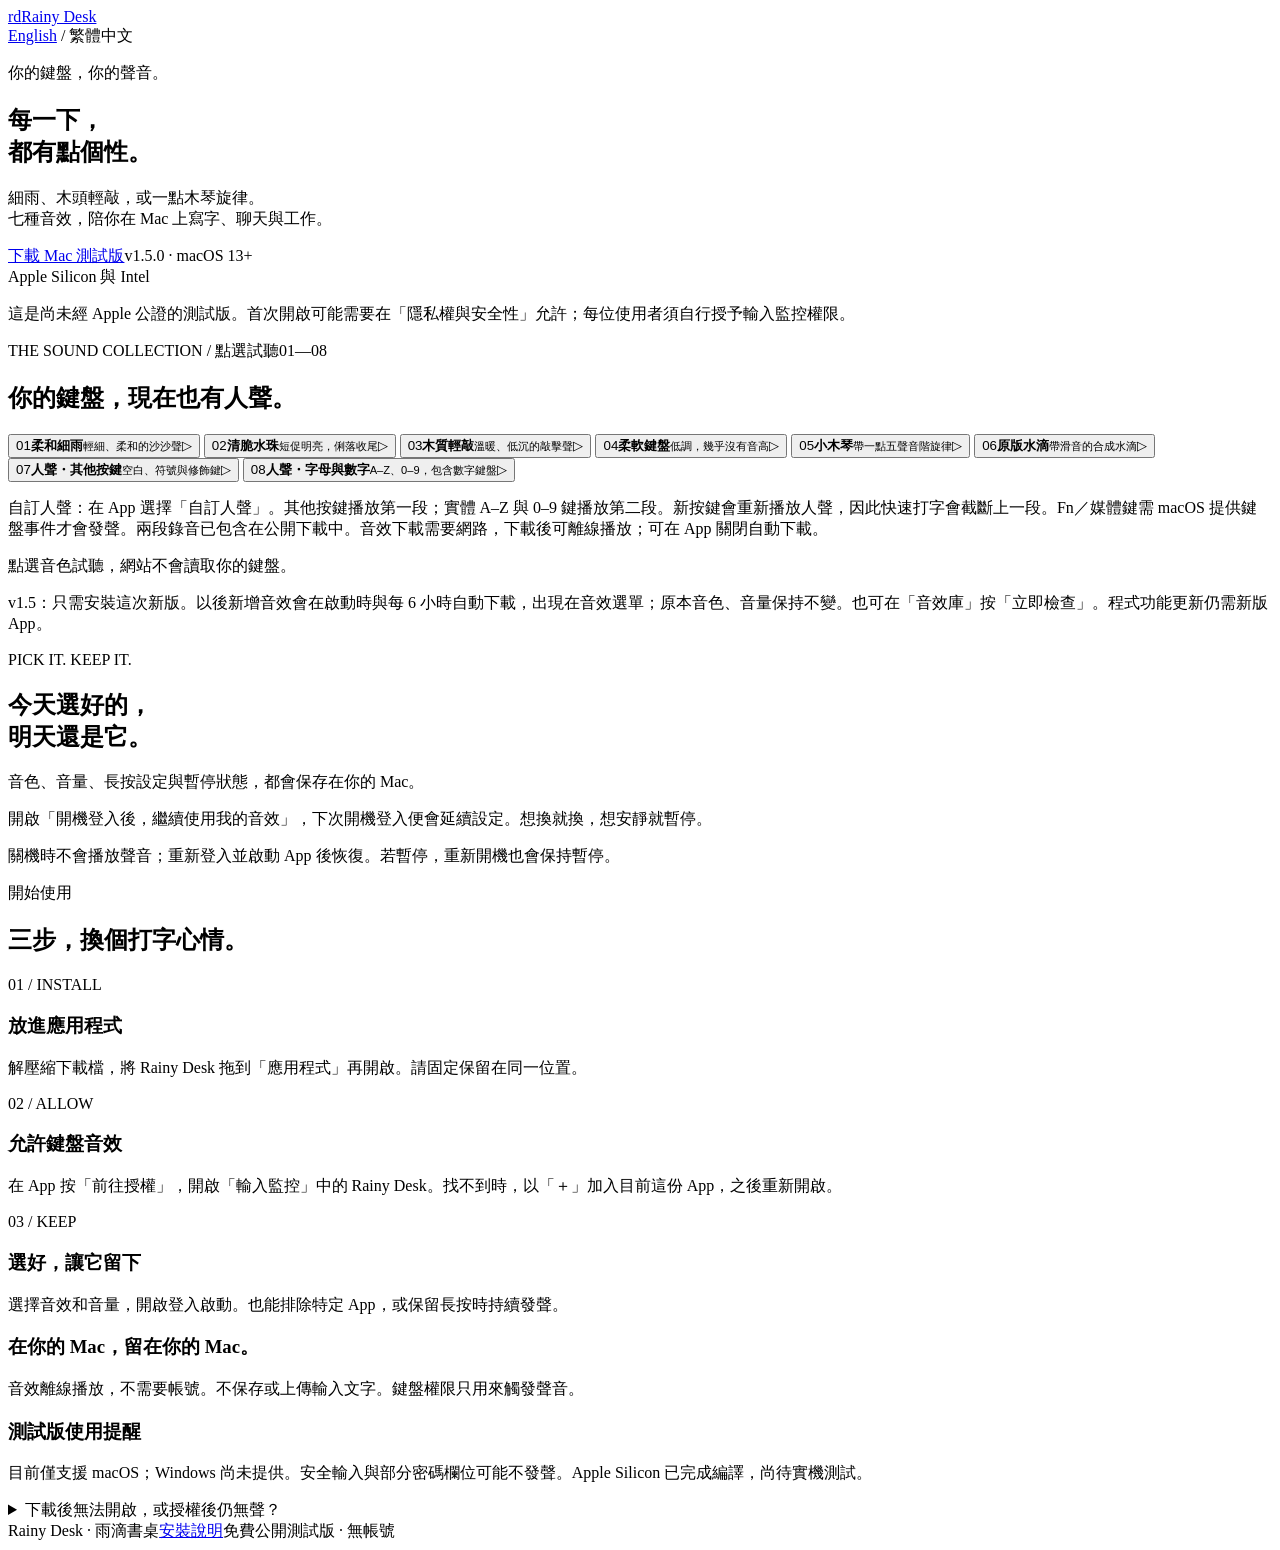
==== website/index.html @ 59878afd "Publish Rainy Desk 1.5 with automatic sound library downloads, bilingual apps and installers" ====
<!doctype html><html lang="zh-Hant"><head><meta charset="utf-8"><meta name="viewport" content="width=device-width,initial-scale=1"><title>Rainy Desk · 讓鍵盤有自己的聲音</title><meta name="description" content="免費下載 Rainy Desk macOS 公開測試版。七種鍵盤音效、離線播放、連網更新音效，保留你的音量與音色設定。"><link rel="icon" type="image/svg+xml" href="data:image/svg+xml,%3Csvg%20xmlns%3D%27http%3A%2F%2Fwww.w3.org%2F2000%2Fsvg%27%20viewBox%3D%270%200%2032%2032%27%3E%3Crect%20width%3D%2732%27%20height%3D%2732%27%20rx%3D%2716%27%20fill%3D%27%232649ee%27%2F%3E%3Ctext%20x%3D%2716%27%20y%3D%2721%27%20text-anchor%3D%27middle%27%20font-family%3D%27Arial%2Csans-serif%27%20font-size%3D%2716%27%20font-weight%3D%27bold%27%20fill%3D%27%23f4ee49%27%3Erd%3C%2Ftext%3E%3C%2Fsvg%3E"><link rel="stylesheet" href="/style.css?v=4"></head><body>
<header><a class="brand" href="#"><span class="brand-mark" aria-hidden="true">rd</span><span>Rainy Desk</span></a><nav aria-label="語言"><a href="/en/" lang="en">English</a><span aria-hidden="true"> / </span><span aria-current="page">繁體中文</span></nav></header>
<main><section class="intro"><div><p class="eyebrow">你的鍵盤，你的聲音。</p><h1>每一下，<br><span class="accent">都有點個性。</span></h1><p class="lead">細雨、木頭輕敲，或一點木琴旋律。<br>七種音效，陪你在 Mac 上寫字、聊天與工作。</p><div class="download"><a class="primary" href="downloads/RainyDesk-1.5.0-macOS.zip" download>下載 Mac 測試版</a><span>v1.5.0 · macOS 13+<br>Apple Silicon 與 Intel</span></div><p class="notice">這是尚未經 Apple 公證的測試版。首次開啟可能需要在「隱私權與安全性」允許；每位使用者須自行授予輸入監控權限。</p></div><aside class="soundboard" aria-labelledby="sound-title"><div class="board-top"><span>THE SOUND COLLECTION / 點選試聽</span><span>01—08</span></div><h2 id="sound-title">你的鍵盤，現在也有人聲。</h2><div class="sounds">
<button data-sound="rain" aria-pressed="false"><span class="number">01</span><span><strong>柔和細雨</strong><small>輕細、柔和的沙沙聲</small></span><span class="play">▷</span></button>
<button data-sound="pebble" aria-pressed="false"><span class="number">02</span><span><strong>清脆水珠</strong><small>短促明亮，俐落收尾</small></span><span class="play">▷</span></button>
<button data-sound="wood" aria-pressed="false"><span class="number">03</span><span><strong>木質輕敲</strong><small>溫暖、低沉的敲擊聲</small></span><span class="play">▷</span></button>
<button data-sound="keyboard" aria-pressed="false"><span class="number">04</span><span><strong>柔軟鍵盤</strong><small>低調，幾乎沒有音高</small></span><span class="play">▷</span></button>
<button data-sound="marimba" aria-pressed="false"><span class="number">05</span><span><strong>小木琴</strong><small>帶一點五聲音階旋律</small></span><span class="play">▷</span></button>
<button data-sound="original" aria-pressed="false"><span class="number">06</span><span><strong>原版水滴</strong><small>帶滑音的合成水滴</small></span><span class="play">▷</span></button>
<button data-sound="voice-other" aria-pressed="false"><span class="number">07</span><span><strong>人聲・其他按鍵</strong><small>空白、符號與修飾鍵</small></span><span class="play">▷</span></button>
<button data-sound="voice-letter" aria-pressed="false"><span class="number">08</span><span><strong>人聲・字母與數字</strong><small>A–Z、0–9，包含數字鍵盤</small></span><span class="play">▷</span></button>
</div><p class="voice-note">自訂人聲：在 App 選擇「自訂人聲」。其他按鍵播放第一段；實體 A–Z 與 0–9 鍵播放第二段。新按鍵會重新播放人聲，因此快速打字會截斷上一段。Fn／媒體鍵需 macOS 提供鍵盤事件才會發聲。兩段錄音已包含在公開下載中。音效下載需要網路，下載後可離線播放；可在 App 關閉自動下載。</p><p id="audio-status" role="status">點選音色試聽，網站不會讀取你的鍵盤。</p></aside></section>
<section class="keep"><p>v1.5：只需安裝這次新版。以後新增音效會在啟動時與每 6 小時自動下載，出現在音效選單；原本音色、音量保持不變。也可在「音效庫」按「立即檢查」。程式功能更新仍需新版 App。</p><span class="eyebrow">PICK IT. KEEP IT.</span><h2>今天選好的，<br>明天還是它。</h2><div><p>音色、音量、長按設定與暫停狀態，都會保存在你的 Mac。</p><p>開啟「開機登入後，繼續使用我的音效」，下次開機登入便會延續設定。想換就換，想安靜就暫停。</p><p class="fine">關機時不會播放聲音；重新登入並啟動 App 後恢復。若暫停，重新開機也會保持暫停。</p></div></section>
<section class="setup"><p class="eyebrow">開始使用</p><h2>三步，換個打字心情。</h2><div class="steps"><article><span>01 / INSTALL</span><h3>放進應用程式</h3><p>解壓縮下載檔，將 Rainy Desk 拖到「應用程式」再開啟。請固定保留在同一位置。</p></article><article><span>02 / ALLOW</span><h3>允許鍵盤音效</h3><p>在 App 按「前往授權」，開啟「輸入監控」中的 Rainy Desk。找不到時，以「＋」加入目前這份 App，之後重新開啟。</p></article><article><span>03 / KEEP</span><h3>選好，讓它留下</h3><p>選擇音效和音量，開啟登入啟動。也能排除特定 App，或保留長按時持續發聲。</p></article></div></section>
<section class="notes"><div><h3>在你的 Mac，留在你的 Mac。</h3><p>音效離線播放，不需要帳號。不保存或上傳輸入文字。鍵盤權限只用來觸發聲音。</p></div><div><h3>測試版使用提醒</h3><p>目前僅支援 macOS；Windows 尚未提供。安全輸入與部分密碼欄位可能不發聲。Apple Silicon 已完成編譯，尚待實機測試。</p><details><summary>下載後無法開啟，或授權後仍無聲？</summary><p>先確認下載來源，再依 macOS「隱私權與安全性」提供的「仍要打開」操作，不必停用系統安全保護。若換過 App 版本，在輸入監控移除舊項目、加入目前版本，再重新啟動。也可先按「試聽一段」確認音訊正常。</p></details></div></section>
<footer><span>Rainy Desk · 雨滴書桌</span><a href="downloads/Quick-Start.txt" download>安裝說明</a><span>免費公開測試版 · 無帳號</span></footer></main><script src="app.js"></script></body></html>
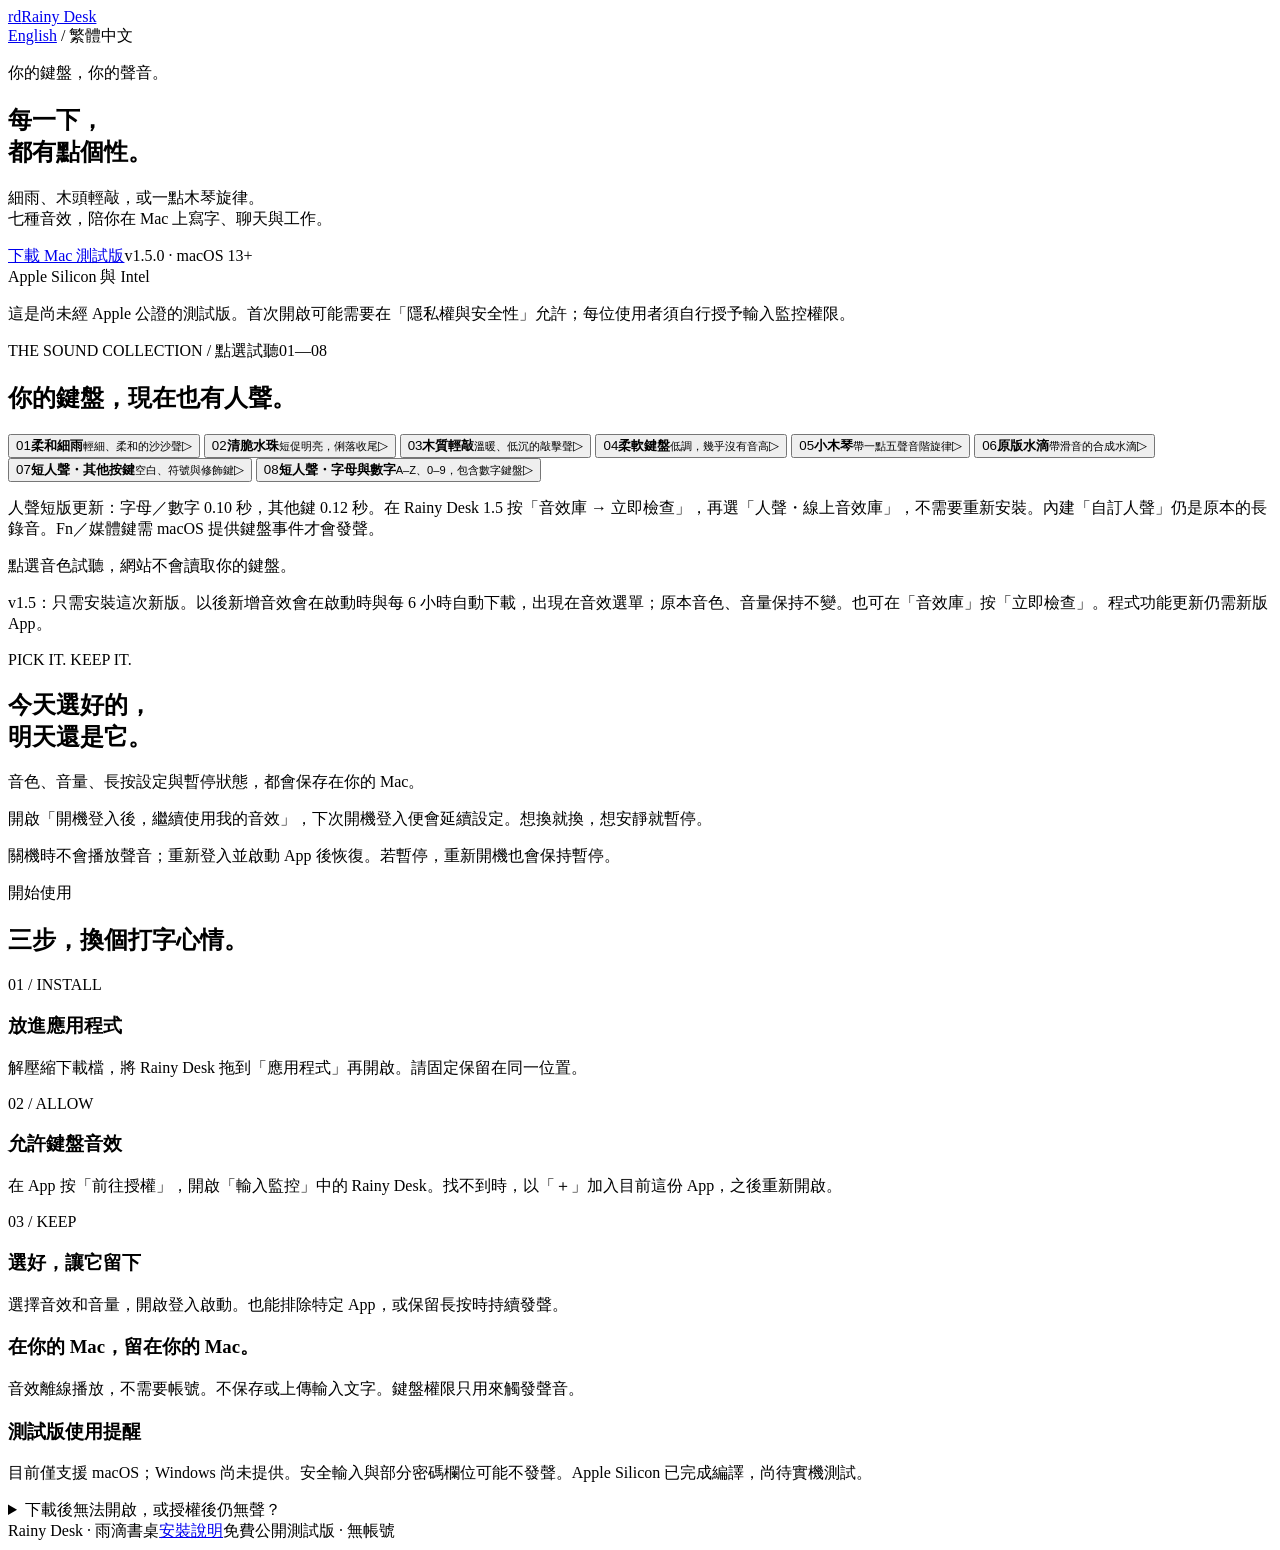
==== commit d899716a: "Shorten online voice pack to 100–120 ms for faster typing" ====
--- a/website/index.html
+++ b/website/index.html
@@ -7,9 +7,9 @@
 <button data-sound="keyboard" aria-pressed="false"><span class="number">04</span><span><strong>柔軟鍵盤</strong><small>低調，幾乎沒有音高</small></span><span class="play">▷</span></button>
 <button data-sound="marimba" aria-pressed="false"><span class="number">05</span><span><strong>小木琴</strong><small>帶一點五聲音階旋律</small></span><span class="play">▷</span></button>
 <button data-sound="original" aria-pressed="false"><span class="number">06</span><span><strong>原版水滴</strong><small>帶滑音的合成水滴</small></span><span class="play">▷</span></button>
-<button data-sound="voice-other" aria-pressed="false"><span class="number">07</span><span><strong>人聲・其他按鍵</strong><small>空白、符號與修飾鍵</small></span><span class="play">▷</span></button>
-<button data-sound="voice-letter" aria-pressed="false"><span class="number">08</span><span><strong>人聲・字母與數字</strong><small>A–Z、0–9，包含數字鍵盤</small></span><span class="play">▷</span></button>
-</div><p class="voice-note">自訂人聲：在 App 選擇「自訂人聲」。其他按鍵播放第一段；實體 A–Z 與 0–9 鍵播放第二段。新按鍵會重新播放人聲，因此快速打字會截斷上一段。Fn／媒體鍵需 macOS 提供鍵盤事件才會發聲。兩段錄音已包含在公開下載中。音效下載需要網路，下載後可離線播放；可在 App 關閉自動下載。</p><p id="audio-status" role="status">點選音色試聽，網站不會讀取你的鍵盤。</p></aside></section>
+<button data-sound="voice-short-other" aria-pressed="false"><span class="number">07</span><span><strong>短人聲・其他按鍵</strong><small>空白、符號與修飾鍵</small></span><span class="play">▷</span></button>
+<button data-sound="voice-short-letter" aria-pressed="false"><span class="number">08</span><span><strong>短人聲・字母與數字</strong><small>A–Z、0–9，包含數字鍵盤</small></span><span class="play">▷</span></button>
+</div><p class="voice-note">人聲短版更新：字母／數字 0.10 秒，其他鍵 0.12 秒。在 Rainy Desk 1.5 按「音效庫 → 立即檢查」，再選「人聲・線上音效庫」，不需要重新安裝。內建「自訂人聲」仍是原本的長錄音。Fn／媒體鍵需 macOS 提供鍵盤事件才會發聲。</p><p id="audio-status" role="status">點選音色試聽，網站不會讀取你的鍵盤。</p></aside></section>
 <section class="keep"><p>v1.5：只需安裝這次新版。以後新增音效會在啟動時與每 6 小時自動下載，出現在音效選單；原本音色、音量保持不變。也可在「音效庫」按「立即檢查」。程式功能更新仍需新版 App。</p><span class="eyebrow">PICK IT. KEEP IT.</span><h2>今天選好的，<br>明天還是它。</h2><div><p>音色、音量、長按設定與暫停狀態，都會保存在你的 Mac。</p><p>開啟「開機登入後，繼續使用我的音效」，下次開機登入便會延續設定。想換就換，想安靜就暫停。</p><p class="fine">關機時不會播放聲音；重新登入並啟動 App 後恢復。若暫停，重新開機也會保持暫停。</p></div></section>
 <section class="setup"><p class="eyebrow">開始使用</p><h2>三步，換個打字心情。</h2><div class="steps"><article><span>01 / INSTALL</span><h3>放進應用程式</h3><p>解壓縮下載檔，將 Rainy Desk 拖到「應用程式」再開啟。請固定保留在同一位置。</p></article><article><span>02 / ALLOW</span><h3>允許鍵盤音效</h3><p>在 App 按「前往授權」，開啟「輸入監控」中的 Rainy Desk。找不到時，以「＋」加入目前這份 App，之後重新開啟。</p></article><article><span>03 / KEEP</span><h3>選好，讓它留下</h3><p>選擇音效和音量，開啟登入啟動。也能排除特定 App，或保留長按時持續發聲。</p></article></div></section>
 <section class="notes"><div><h3>在你的 Mac，留在你的 Mac。</h3><p>音效離線播放，不需要帳號。不保存或上傳輸入文字。鍵盤權限只用來觸發聲音。</p></div><div><h3>測試版使用提醒</h3><p>目前僅支援 macOS；Windows 尚未提供。安全輸入與部分密碼欄位可能不發聲。Apple Silicon 已完成編譯，尚待實機測試。</p><details><summary>下載後無法開啟，或授權後仍無聲？</summary><p>先確認下載來源，再依 macOS「隱私權與安全性」提供的「仍要打開」操作，不必停用系統安全保護。若換過 App 版本，在輸入監控移除舊項目、加入目前版本，再重新啟動。也可先按「試聽一段」確認音訊正常。</p></details></div></section>
